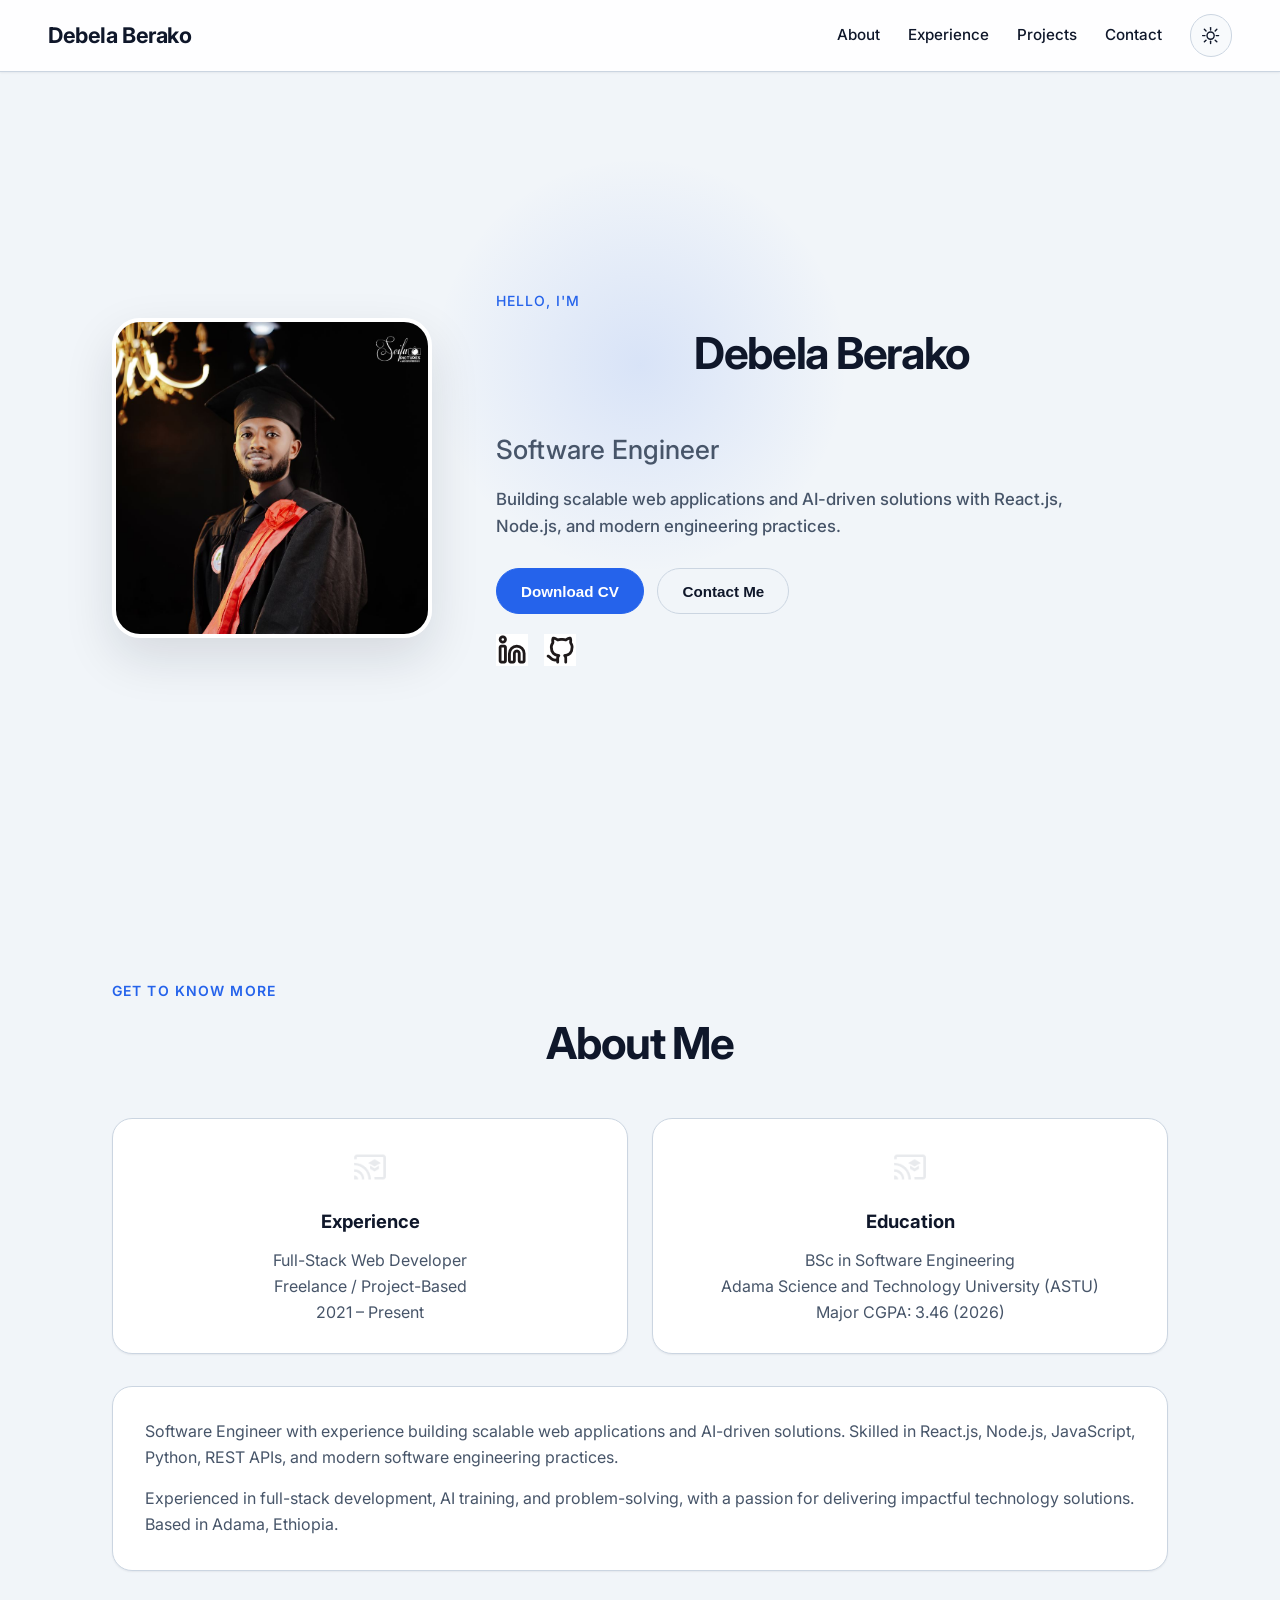
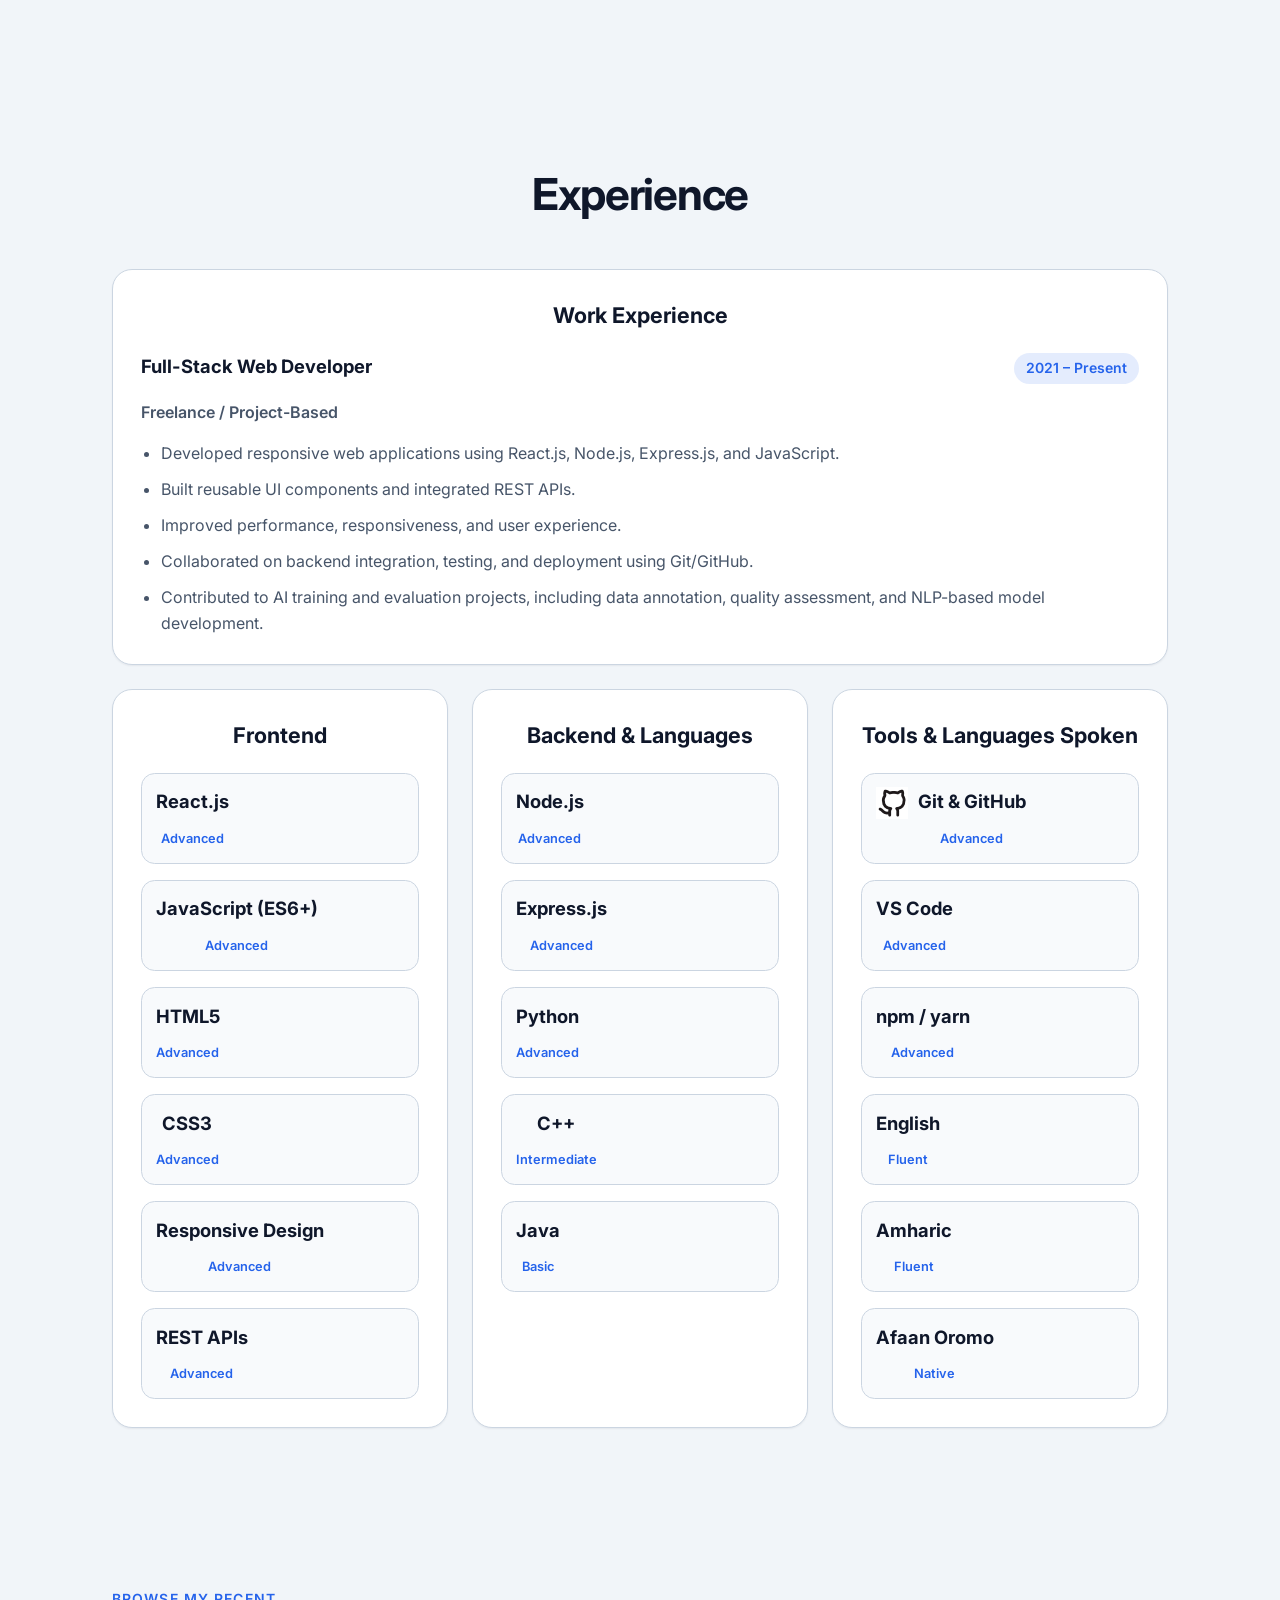
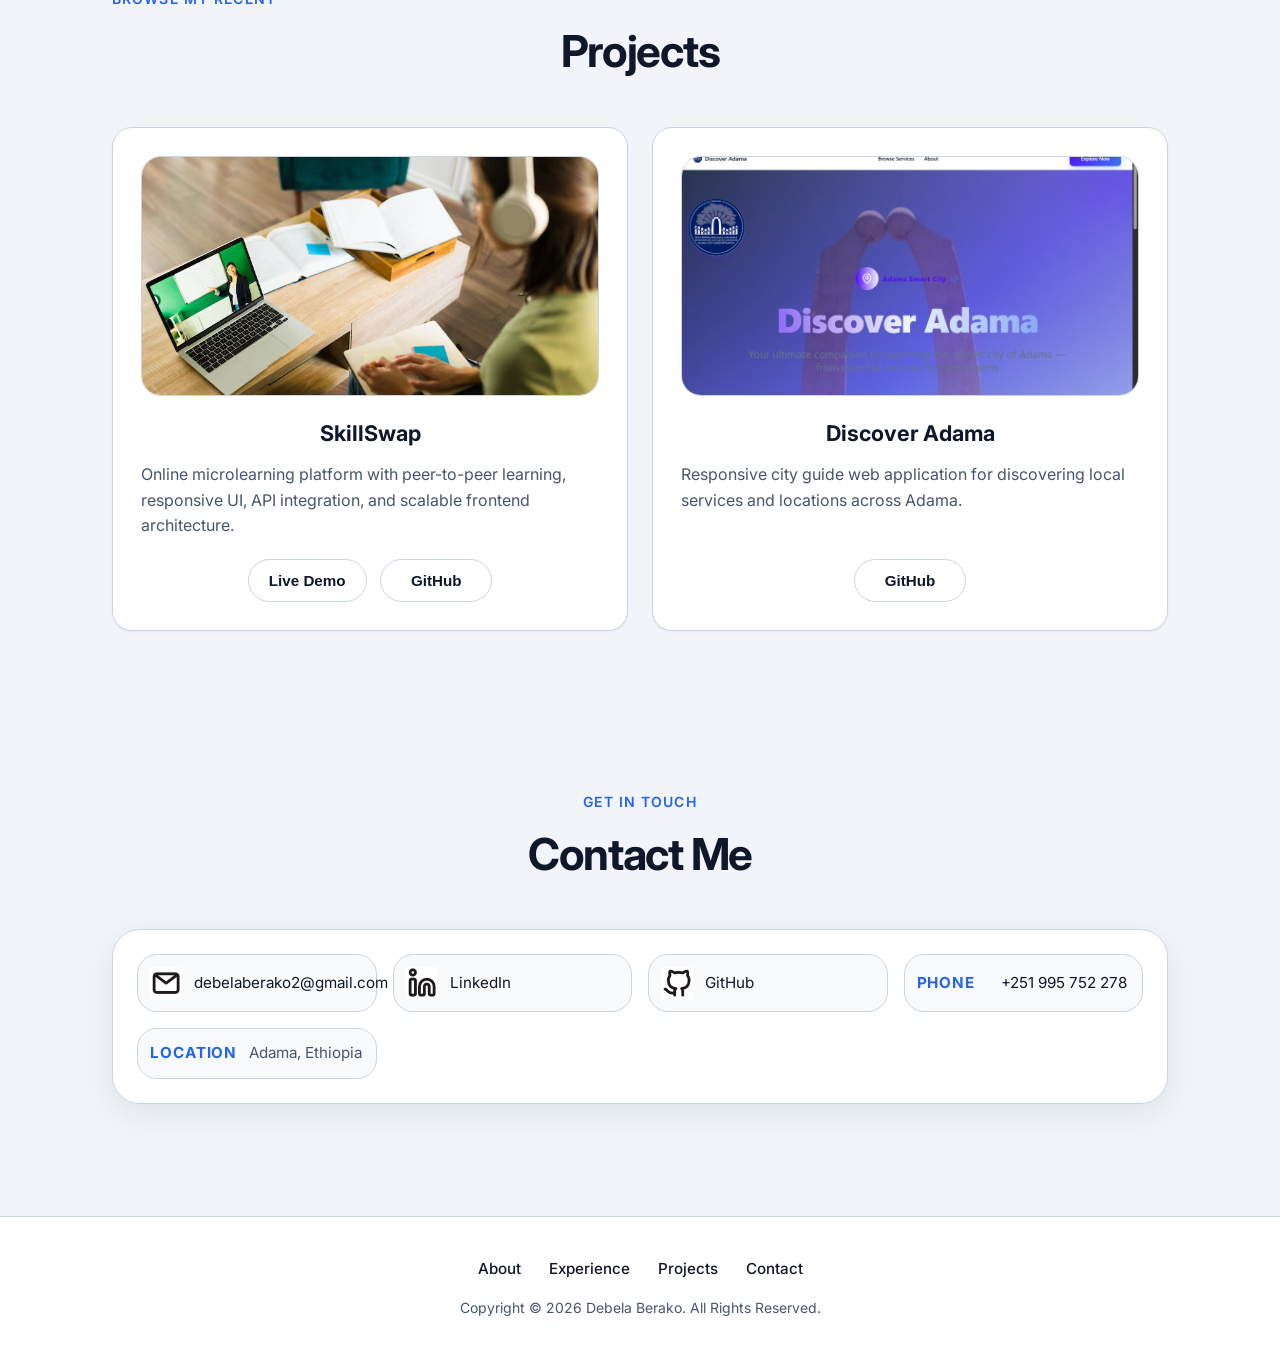
==== index.html @ 8b40c567 "Fix GitHub Pages deployment: move site to root and safe asset paths" ====
<!DOCTYPE html>
<html lang="en">
  <head>
    <meta charset="UTF-8" />
    <meta http-equiv="X-UA-Compatible" content="IE=edge" />
    <meta name="viewport" content="width=device-width, initial-scale=1.0" />
    <meta
      name="description"
      content="Debela Berako — Software Engineer specializing in full-stack web development, React.js, Node.js, and AI-driven solutions."
    />
    <title>Debela Berako | Software Engineer</title>
    <link rel="icon" href="image/logo.jpg" />
    <link rel="preconnect" href="https://fonts.googleapis.com" />
    <link rel="preconnect" href="https://fonts.gstatic.com" crossorigin />
    <link
      href="https://fonts.googleapis.com/css2?family=Inter:wght@300;400;500;600;700&display=swap"
      rel="stylesheet"
    />
    <link rel="stylesheet" href="style.css" />
    <link rel="stylesheet" href="myqueries.css" />
  </head>
  <body>
    <nav id="desktop-nav">
      <div class="logo">Debela Berako</div>
      <div>
        <ul class="nav-links">
          <li><a href="#about">About</a></li>
          <li><a href="#experience">Experience</a></li>
          <li><a href="#projects">Projects</a></li>
          <li><a href="#contact">Contact</a></li>
          <li>
            <button
              id="modeToggle"
              class="theme-toggle"
              type="button"
              aria-label="Toggle color theme"
            >
              <svg
                class="theme-icon theme-icon-sun"
                viewBox="0 0 24 24"
                aria-hidden="true"
              >
                <circle cx="12" cy="12" r="4.5" />
                <line x1="12" y1="2" x2="12" y2="5" />
                <line x1="12" y1="19" x2="12" y2="22" />
                <line x1="2" y1="12" x2="5" y2="12" />
                <line x1="19" y1="12" x2="22" y2="12" />
                <line x1="4.2" y1="4.2" x2="6.3" y2="6.3" />
                <line x1="17.7" y1="17.7" x2="19.8" y2="19.8" />
                <line x1="4.2" y1="19.8" x2="6.3" y2="17.7" />
                <line x1="17.7" y1="6.3" x2="19.8" y2="4.2" />
              </svg>
              <svg
                class="theme-icon theme-icon-moon"
                viewBox="0 0 24 24"
                aria-hidden="true"
              >
                <path d="M21 14.5A8.5 8.5 0 0 1 9.5 3 7 7 0 1 0 21 14.5z" />
              </svg>
            </button>
          </li>
        </ul>
      </div>
    </nav>

    <nav id="hamburger-nav">
      <div class="logo">Debela Berako</div>
      <div class="hamburger-menu">
        <div class="hamburger-icon" onclick="toggleMenu()">
          <span></span>
          <span></span>
          <span></span>
        </div>
        <ul class="menu-links">
          <li><a href="#about" onclick="toggleMenu()">About</a></li>
          <li><a href="#experience" onclick="toggleMenu()">Experience</a></li>
          <li><a href="#projects" onclick="toggleMenu()">Projects</a></li>
          <li><a href="#contact" onclick="toggleMenu()">Contact</a></li>
          <li>
            <button
              id="modeToggle2"
              class="theme-toggle"
              type="button"
              aria-label="Toggle color theme"
            >
              <svg
                class="theme-icon theme-icon-sun"
                viewBox="0 0 24 24"
                aria-hidden="true"
              >
                <circle cx="12" cy="12" r="4.5" />
                <line x1="12" y1="2" x2="12" y2="5" />
                <line x1="12" y1="19" x2="12" y2="22" />
                <line x1="2" y1="12" x2="5" y2="12" />
                <line x1="19" y1="12" x2="22" y2="12" />
                <line x1="4.2" y1="4.2" x2="6.3" y2="6.3" />
                <line x1="17.7" y1="17.7" x2="19.8" y2="19.8" />
                <line x1="4.2" y1="19.8" x2="6.3" y2="17.7" />
                <line x1="17.7" y1="6.3" x2="19.8" y2="4.2" />
              </svg>
              <svg
                class="theme-icon theme-icon-moon"
                viewBox="0 0 24 24"
                aria-hidden="true"
              >
                <path d="M21 14.5A8.5 8.5 0 0 1 9.5 3 7 7 0 1 0 21 14.5z" />
              </svg>
            </button>
          </li>
        </ul>
      </div>
    </nav>

    <main>
      <section id="profile">
        <div class="section__pic-container">
          <img
            src="image/debela.jpg"
            alt="Portrait of Debela Berako"
            class="profile-pic"
          />
        </div>
        <div class="section__text">
          <p class="section__text__p1">Hello, I'm</p>
          <h1 class="title">Debela Berako</h1>
          <p class="section__text__p2">Software Engineer</p>
          <p class="section__text__p3">
            Building scalable web applications and AI-driven solutions with
            React.js, Node.js, and modern engineering practices.
          </p>
          <div class="btn-container">
            <button
              class="btn btn-color-1"
              onclick="window.open('myCV.pdf')"
            >
              Download CV
            </button>
            <button
              class="btn btn-color-2"
              onclick="document.getElementById('contact').scrollIntoView({ behavior: 'smooth' })"
            >
              Contact Me
            </button>
          </div>
          <div id="socials-container">
            <img
              src="image/linkedin.png"
              src-light="image/linkedin.png"
              src-dark="image/linkedin.png"
              alt="My LinkedIn profile"
              class="icon linkedin-icon"
              onclick="window.open('https://www.linkedin.com/in/debelaberako/','_blank')"
            />
            <img
              src="image/github-light.png"
              src-light="image/github-light.png"
              src-dark="image/github-dark.png"
              alt="My GitHub profile"
              class="icon github-icon"
              onclick="window.open('https://github.com/debelaberako','_blank')"
            />
          </div>
        </div>
      </section>

      <section id="about">
        <p class="section__text__p1">Get To Know More</p>
        <h1 class="title">About Me</h1>
        <div class="about-details-container">
          <div class="about-containers">
            <div class="details-container">
              <img
                src="image/education.png"
                alt="Experience icon"
                class="icon about-card-icon"
              />
              <h3>Experience</h3>
              <p>
                Full-Stack Web Developer<br />
                Freelance / Project-Based<br />
                2021 – Present
              </p>
            </div>
            <div class="details-container">
              <img
                src="image/education.png"
                alt="Education icon"
                class="icon about-card-icon"
              />
              <h3>Education</h3>
              <p>
                BSc in Software Engineering<br />
                Adama Science and Technology University (ASTU)<br />
                Major CGPA: 3.46 (2026)
              </p>
            </div>
          </div>
          <div class="text-container">
            <p>
              Software Engineer with experience building scalable web
              applications and AI-driven solutions. Skilled in React.js,
              Node.js, JavaScript, Python, REST APIs, and modern software
              engineering practices.
            </p>
            <p>
              Experienced in full-stack development, AI training, and
              problem-solving, with a passion for delivering impactful
              technology solutions. Based in Adama, Ethiopia.
            </p>
          </div>
        </div>
      </section>

      <section id="experience">
        <p class="section__text__p1">Explore My</p>
        <h1 class="title">Experience</h1>
        <div class="experience-details-container">
          <div class="work-experience-card details-container">
            <h2 class="experience-sub-title">Work Experience</h2>
            <div class="work-role">
              <div class="work-role-header">
                <h3>Full-Stack Web Developer</h3>
                <span class="work-period">2021 – Present</span>
              </div>
              <p class="work-company">Freelance / Project-Based</p>
              <ul class="work-list">
                <li>
                  Developed responsive web applications using React.js, Node.js,
                  Express.js, and JavaScript.
                </li>
                <li>
                  Built reusable UI components and integrated REST APIs.
                </li>
                <li>
                  Improved performance, responsiveness, and user experience.
                </li>
                <li>
                  Collaborated on backend integration, testing, and deployment
                  using Git/GitHub.
                </li>
                <li>
                  Contributed to AI training and evaluation projects, including
                  data annotation, quality assessment, and NLP-based model
                  development.
                </li>
              </ul>
            </div>
          </div>

          <div class="about-containers skills-grid">
            <div class="details-container">
              <h2 class="experience-sub-title">Frontend</h2>
              <div class="article-container">
                <article>
                  <div>
                    <h3>React.js</h3>
                    <p>Advanced</p>
                  </div>
                </article>
                <article>
                  <div>
                    <h3>JavaScript (ES6+)</h3>
                    <p>Advanced</p>
                  </div>
                </article>
                <article>
                  <div>
                    <h3>HTML5</h3>
                    <p>Advanced</p>
                  </div>
                </article>
                <article>
                  <div>
                    <h3>CSS3</h3>
                    <p>Advanced</p>
                  </div>
                </article>
                <article>
                  <div>
                    <h3>Responsive Design</h3>
                    <p>Advanced</p>
                  </div>
                </article>
                <article>
                  <div>
                    <h3>REST APIs</h3>
                    <p>Advanced</p>
                  </div>
                </article>
              </div>
            </div>

            <div class="details-container">
              <h2 class="experience-sub-title">Backend &amp; Languages</h2>
              <div class="article-container">
                <article>
                  <div>
                    <h3>Node.js</h3>
                    <p>Advanced</p>
                  </div>
                </article>
                <article>
                  <div>
                    <h3>Express.js</h3>
                    <p>Advanced</p>
                  </div>
                </article>
                <article>
                  <div>
                    <h3>Python</h3>
                    <p>Advanced</p>
                  </div>
                </article>
                <article>
                  <div>
                    <h3>C++</h3>
                    <p>Intermediate</p>
                  </div>
                </article>
                <article>
                  <div>
                    <h3>Java</h3>
                    <p>Basic</p>
                  </div>
                </article>
              </div>
            </div>

            <div class="details-container">
              <h2 class="experience-sub-title">Tools &amp; Languages Spoken</h2>
              <div class="article-container">
                <article>
                  <img
                    src="image/github-light.png"
                    src-light="image/github-light.png"
                    src-dark="image/github-dark.png"
                    alt="Git icon"
                    class="icon"
                  />
                  <div>
                    <h3>Git &amp; GitHub</h3>
                    <p>Advanced</p>
                  </div>
                </article>
                <article>
                  <div>
                    <h3>VS Code</h3>
                    <p>Advanced</p>
                  </div>
                </article>
                <article>
                  <div>
                    <h3>npm / yarn</h3>
                    <p>Advanced</p>
                  </div>
                </article>
                <article>
                  <div>
                    <h3>English</h3>
                    <p>Fluent</p>
                  </div>
                </article>
                <article>
                  <div>
                    <h3>Amharic</h3>
                    <p>Fluent</p>
                  </div>
                </article>
                <article>
                  <div>
                    <h3>Afaan Oromo</h3>
                    <p>Native</p>
                  </div>
                </article>
              </div>
            </div>
          </div>
        </div>
      </section>

      <section id="projects">
        <p class="section__text__p1">Browse My Recent</p>
        <h1 class="title">Projects</h1>
        <div class="experience-details-container">
          <div class="about-containers projects-grid">
            <div class="details-container color-container">
              <img
                src="image/skillswap.avif"
                alt="SkillSwap project preview"
                class="project-img"
              />
              <h2 class="experience-sub-title project-title">SkillSwap</h2>
              <p class="project-description">
                Online microlearning platform with peer-to-peer learning,
                responsive UI, API integration, and scalable frontend
                architecture.
              </p>
              <div class="btn-container">
                <button
                  class="btn btn-color-2 project-btn"
                  onclick="window.open('https://skill-swap-mauve-chi.vercel.app/','_blank')"
                >
                  Live Demo
                </button>
                <button
                  class="btn btn-color-2 project-btn"
                  onclick="window.open('https://github.com/debelaberako','_blank')"
                >
                  GitHub
                </button>
              </div>
            </div>

            <div class="details-container color-container">
              <img
                src="image/discover-adama.png"
                alt="Discover Adama project preview"
                class="project-img"
              />
              <h2 class="experience-sub-title project-title">Discover Adama</h2>
              <p class="project-description">
                Responsive city guide web application for discovering local
                services and locations across Adama.
              </p>
              <div class="btn-container">
                <button
                  class="btn btn-color-2 project-btn"
                  onclick="window.open('https://github.com/debelaberako','_blank')"
                >
                  GitHub
                </button>
              </div>
            </div>
          </div>
        </div>
      </section>

      <section id="contact">
        <p class="section__text__p1">Get in Touch</p>
        <h1 class="title">Contact Me</h1>
        <div class="contact-info-upper-container">
          <div class="contact-info-container">
            <img
              src="image/email.png"
              src-light="image/email.png"
              src-dark="image/email.png"
              alt="Email icon"
              class="icon contact-icon email-icon"
            />
            <p>
              <a href="mailto:debelaberako2@gmail.com">debelaberako2@gmail.com</a>
            </p>
          </div>
          <div class="contact-info-container">
            <img
              src="image/linkedin.png"
              src-light="image/linkedin.png"
              src-dark="image/linkedin.png"
              alt="My LinkedIn profile"
              class="icon linkedin-icon"
              onclick="window.open('https://www.linkedin.com/in/debelaberako/','_blank')"
            />
            <p>
              <a
                href="https://www.linkedin.com/in/debelaberako/"
                target="_blank"
                rel="noopener noreferrer"
                >LinkedIn</a
              >
            </p>
          </div>
          <div class="contact-info-container">
            <img
              src="image/github-light.png"
              src-light="image/github-light.png"
              src-dark="image/github-dark.png"
              alt="My GitHub profile"
              class="icon github-icon"
              onclick="window.open('https://github.com/debelaberako','_blank')"
            />
            <p>
              <a
                href="https://github.com/debelaberako"
                target="_blank"
                rel="noopener noreferrer"
                >GitHub</a
              >
            </p>
          </div>
          <div class="contact-info-container">
            <p class="contact-label">Phone</p>
            <p><a href="tel:+251995752278">+251 995 752 278</a></p>
          </div>
          <div class="contact-info-container">
            <p class="contact-label">Location</p>
            <p>Adama, Ethiopia</p>
          </div>
        </div>
      </section>
    </main>

    <footer>
      <nav>
        <div class="nav-links-container">
          <ul class="nav-links">
            <li><a href="#about">About</a></li>
            <li><a href="#experience">Experience</a></li>
            <li><a href="#projects">Projects</a></li>
            <li><a href="#contact">Contact</a></li>
          </ul>
        </div>
      </nav>
      <p>Copyright &#169; 2026 Debela Berako. All Rights Reserved.</p>
    </footer>
    <script src="script.js"></script>
  </body>
</html>
---- style.css ----
/* GENERAL */

:root {
  --primary-color: #ffffff;
  --primary-color-2: #f8fafc;
  --primary-color-3: #e2e8f0;
  --background-color: #f1f5f9;
  --secondary-color: #0f172a;
  --secondary-color-2: #475569;
  --accent-color: #2563eb;
  --accent-hover: #1d4ed8;
  --accent-soft: rgba(37, 99, 235, 0.12);
  --button-background: #2563eb;
  --button-text-hover: #ffffff;
  --button-border: 0.1rem solid #2563eb;
  --button-border-2: 0.1rem solid #cbd5e1;
  --container-border: #cbd5e1;
  --shadow-sm: 0 1px 2px rgba(15, 23, 42, 0.06);
  --shadow-md: 0 10px 30px rgba(15, 23, 42, 0.08);
  --shadow-lg: 0 20px 50px rgba(15, 23, 42, 0.12);
  --nav-height: 4.5rem;
  --section-gap: 5rem;
  --radius-lg: 1.25rem;
  --radius-xl: 1.75rem;
  --max-width: 72rem;
}

[theme="dark"] {
  --primary-color: #0f172a;
  --primary-color-2: #1e293b;
  --primary-color-3: #334155;
  --background-color: #020617;
  --secondary-color: #f8fafc;
  --secondary-color-2: #94a3b8;
  --accent-color: #60a5fa;
  --accent-hover: #93c5fd;
  --accent-soft: rgba(96, 165, 250, 0.15);
  --button-background: #60a5fa;
  --button-text-hover: #0f172a;
  --button-border: 0.1rem solid #60a5fa;
  --button-border-2: 0.1rem solid #475569;
  --container-border: #334155;
  --shadow-sm: 0 1px 2px rgba(0, 0, 0, 0.3);
  --shadow-md: 0 10px 30px rgba(0, 0, 0, 0.35);
  --shadow-lg: 0 20px 50px rgba(0, 0, 0, 0.45);
}

* {
  margin: 0;
  padding: 0;
  box-sizing: border-box;
}

html {
  scroll-behavior: smooth;
}

body {
  font-family: "Inter", "Segoe UI", sans-serif;
  background-color: var(--background-color);
  color: var(--secondary-color);
  line-height: 1.6;
  transition: background-color 0.3s ease, color 0.3s ease;
}

main {
  overflow-x: hidden;
}

h1,
h2,
h3 {
  color: var(--secondary-color);
}

p {
  color: var(--secondary-color-2);
}

a,
.btn,
.icon,
.theme-toggle {
  transition: all 0.25s ease;
}

/* NAVIGATION */

nav,
.nav-links {
  display: flex;
  align-items: center;
}

#desktop-nav,
#hamburger-nav {
  position: sticky;
  top: 0;
  z-index: 1000;
  height: var(--nav-height);
  padding: 0 clamp(1rem, 4vw, 3rem);
  background: color-mix(in srgb, var(--primary-color) 88%, transparent);
  backdrop-filter: blur(12px);
  border-bottom: 1px solid var(--container-border);
  box-shadow: var(--shadow-sm);
  transition: box-shadow 0.35s ease, background 0.35s ease, transform 0.35s ease;
}

#desktop-nav.nav-scrolled,
#hamburger-nav.nav-scrolled {
  box-shadow: var(--shadow-md);
  background: color-mix(in srgb, var(--primary-color) 96%, transparent);
}

#desktop-nav {
  justify-content: space-between;
}

.nav-links {
  gap: 1.75rem;
  list-style: none;
  font-size: 0.95rem;
  font-weight: 500;
}

nav li:last-child {
  width: max-content;
  display: flex;
  margin: auto;
  padding: 0;
}

a {
  color: var(--secondary-color);
  text-decoration: none;
  position: relative;
}

.nav-links a::after {
  content: "";
  position: absolute;
  left: 0;
  bottom: -0.35rem;
  width: 100%;
  height: 2px;
  background: var(--accent-color);
  transform: scaleX(0);
  transform-origin: center;
  transition: transform 0.3s ease;
}

.nav-links a:hover::after,
.nav-links a.active::after {
  transform: scaleX(1);
}

.nav-links a.active {
  color: var(--accent-color);
  font-weight: 600;
}

a:hover {
  color: var(--accent-color);
}

nav a:hover {
  color: var(--accent-color);
}

.logo {
  color: var(--secondary-color);
  font-size: 1.35rem;
  font-weight: 700;
  letter-spacing: -0.02em;
}

.logo:hover {
  cursor: default;
}

.theme-toggle {
  position: relative;
  display: flex;
  align-items: center;
  justify-content: center;
  width: 2.65rem;
  height: 2.65rem;
  border: 1px solid var(--container-border);
  border-radius: 50%;
  background: var(--primary-color-2);
  cursor: pointer;
  padding: 0;
  overflow: hidden;
}

.theme-toggle:hover {
  border-color: var(--accent-color);
  background: var(--accent-soft);
  transform: translateY(-1px);
}

.theme-toggle:focus-visible {
  outline: 2px solid var(--accent-color);
  outline-offset: 2px;
}

.theme-icon {
  position: absolute;
  width: 1.2rem;
  height: 1.2rem;
  stroke: var(--secondary-color);
  fill: none;
  stroke-width: 1.75;
  stroke-linecap: round;
  stroke-linejoin: round;
  transition:
    opacity 0.35s ease,
    transform 0.45s cubic-bezier(0.22, 1, 0.36, 1),
    stroke 0.25s ease;
}

.theme-icon-moon {
  fill: var(--secondary-color);
  stroke: none;
}

.theme-icon-sun {
  opacity: 1;
  transform: rotate(0deg) scale(1);
}

.theme-icon-moon {
  opacity: 0;
  transform: rotate(-90deg) scale(0.6);
}

body[theme="dark"] .theme-icon-sun {
  opacity: 0;
  transform: rotate(90deg) scale(0.6);
}

body[theme="dark"] .theme-icon-moon {
  opacity: 1;
  transform: rotate(0deg) scale(1);
}

.theme-toggle:hover .theme-icon {
  stroke: var(--accent-color);
}

.theme-toggle:hover .theme-icon-moon {
  fill: var(--accent-color);
}

/* HAMBURGER MENU */

#hamburger-nav {
  display: none;
  justify-content: space-between;
}

.hamburger-menu {
  position: relative;
  display: inline-block;
}

.hamburger-icon {
  display: flex;
  flex-direction: column;
  justify-content: space-between;
  height: 24px;
  width: 30px;
  cursor: pointer;
}

.hamburger-icon span {
  width: 100%;
  height: 2px;
  background-color: var(--secondary-color);
  transition: all 0.3s ease-in-out;
}

.menu-links {
  position: absolute;
  top: calc(100% + 0.75rem);
  right: 0;
  background-color: var(--primary-color);
  border: 1px solid var(--container-border);
  border-radius: var(--radius-lg);
  box-shadow: var(--shadow-md);
  width: min(16rem, 85vw);
  max-height: 0;
  overflow: hidden;
  transition: all 0.3s ease-in-out;
  list-style: none;
  padding: 0;
}

.menu-links a {
  display: block;
  padding: 0.85rem 1.25rem;
  font-size: 1rem;
  color: var(--secondary-color);
  text-decoration: none;
}

.menu-links a:hover {
  background: var(--accent-soft);
  color: var(--accent-color);
}

.menu-links li {
  list-style: none;
}

.menu-links li:last-child {
  display: flex;
  justify-content: center;
  padding: 0.75rem;
}

.menu-links.open {
  max-height: 24rem;
}

.hamburger-icon.open span:first-child {
  transform: rotate(45deg) translate(10px, 5px);
}

.hamburger-icon.open span:nth-child(2) {
  opacity: 0;
}

.hamburger-icon.open span:last-child {
  transform: rotate(-45deg) translate(10px, -5px);
}

/* SECTIONS */

section {
  padding: var(--section-gap) clamp(1rem, 5vw, 3rem);
  max-width: var(--max-width);
  margin: 0 auto;
  min-height: fit-content;
}

.section__text__p1 {
  text-align: center;
  font-size: 0.875rem;
  font-weight: 600;
  letter-spacing: 0.08em;
  text-transform: uppercase;
  color: var(--accent-color);
  margin-bottom: 0.5rem;
}

.title {
  font-size: clamp(2rem, 4vw, 2.75rem);
  font-weight: 700;
  text-align: center;
  letter-spacing: -0.03em;
  margin-bottom: 2.5rem;
}

/* PROFILE */

#profile {
  display: grid;
  grid-template-columns: minmax(220px, 320px) 1fr;
  align-items: center;
  gap: clamp(2rem, 5vw, 4rem);
  min-height: calc(100vh - var(--nav-height));
  padding-top: 2rem;
  padding-bottom: 3rem;
  position: relative;
  isolation: isolate;
}

#profile::before {
  content: "";
  position: absolute;
  inset: 10% auto auto 50%;
  width: min(420px, 60vw);
  height: min(420px, 60vw);
  transform: translateX(-50%);
  background: radial-gradient(circle, var(--accent-soft) 0%, transparent 70%);
  z-index: -1;
  animation: glowPulse 6s ease-in-out infinite;
}

.section__pic-container {
  display: flex;
  justify-content: center;
  align-items: center;
}

.profile-pic {
  width: min(380px, 100%);
  aspect-ratio: 1;
  object-fit: cover;
  object-position: top center;
  display: block;
  border-radius: var(--radius-xl);
  border: 4px solid var(--primary-color);
  box-shadow: var(--shadow-lg);
  transition: transform 0.4s ease, box-shadow 0.4s ease;
}

.profile-pic:hover {
  transform: translateY(-6px) scale(1.02);
  box-shadow: var(--shadow-lg), 0 0 0 4px var(--accent-soft);
}

.section__text {
  text-align: left;
}

.section__text p {
  font-weight: 500;
}

.section__text__p1 {
  text-align: left;
  margin-bottom: 0.35rem;
}

.section__text__p2 {
  font-size: clamp(1.25rem, 2.5vw, 1.65rem);
  font-weight: 600;
  color: var(--secondary-color-2);
  margin-bottom: 1rem;
}

.section__text__p3 {
  max-width: 36rem;
  margin-bottom: 1.75rem;
  font-size: 1.05rem;
}

#socials-container {
  display: flex;
  justify-content: flex-start;
  margin-top: 1.25rem;
  gap: 1rem;
}

/* ICONS & BUTTONS */

.icon {
  cursor: pointer;
  height: 2rem;
  width: 2rem;
  object-fit: contain;
}

.icon:hover {
  transform: translateY(-2px);
}

.btn-container {
  display: flex;
  flex-wrap: wrap;
  justify-content: flex-start;
  gap: 0.85rem;
}

.btn {
  font-weight: 600;
  font-size: 0.95rem;
  padding: 0.85rem 1.5rem;
  min-width: 8rem;
  border-radius: 999px;
  cursor: pointer;
  border: var(--button-border);
}

.btn-color-1 {
  background: var(--button-background);
  color: #ffffff;
}

.btn-color-1:hover {
  background: var(--accent-hover);
  transform: translateY(-2px);
  box-shadow: var(--shadow-md);
}

.btn-color-2 {
  background: transparent;
  color: var(--secondary-color);
  border: var(--button-border-2);
}

.btn-color-2:hover {
  border-color: var(--accent-color);
  color: var(--accent-color);
  transform: translateY(-2px);
}

/* ABOUT */

.about-details-container {
  display: flex;
  flex-direction: column;
  gap: 2rem;
}

.about-containers {
  display: grid;
  grid-template-columns: repeat(2, minmax(0, 1fr));
  gap: 1.5rem;
}

.details-container {
  padding: 1.75rem;
  background: var(--primary-color);
  border-radius: var(--radius-lg);
  border: 1px solid var(--container-border);
  box-shadow: var(--shadow-sm);
  text-align: center;
  transition: transform 0.35s ease, box-shadow 0.35s ease, border-color 0.35s ease;
}

.details-container:hover {
  transform: translateY(-6px);
  box-shadow: var(--shadow-md);
  border-color: var(--accent-color);
}

.about-card-icon {
  height: 2.5rem;
  width: 2.5rem;
  margin-bottom: 0.75rem;
  cursor: default;
}

.details-container h3 {
  font-size: 1.15rem;
  margin-bottom: 0.75rem;
}

.text-container {
  background: var(--primary-color);
  border: 1px solid var(--container-border);
  border-radius: var(--radius-lg);
  padding: 2rem;
  box-shadow: var(--shadow-sm);
}

.text-container p + p {
  margin-top: 1rem;
}

/* EXPERIENCE */

.experience-details-container {
  display: flex;
  flex-direction: column;
  gap: 1.5rem;
}

.work-experience-card {
  text-align: left;
}

.experience-sub-title {
  font-size: 1.35rem;
  font-weight: 700;
  margin-bottom: 1.25rem;
  text-align: center;
}

.work-role-header {
  display: flex;
  flex-wrap: wrap;
  justify-content: space-between;
  align-items: baseline;
  gap: 0.5rem 1rem;
  margin-bottom: 0.35rem;
}

.work-role h3 {
  font-size: 1.15rem;
}

.work-period {
  font-size: 0.875rem;
  font-weight: 600;
  color: var(--accent-color);
  background: var(--accent-soft);
  padding: 0.25rem 0.75rem;
  border-radius: 999px;
}

.work-company {
  font-weight: 600;
  margin-bottom: 1rem;
}

.work-list {
  padding-left: 1.25rem;
  display: grid;
  gap: 0.65rem;
}

.work-list li {
  color: var(--secondary-color-2);
}

.skills-grid {
  grid-template-columns: repeat(3, minmax(0, 1fr));
}

.article-container {
  display: grid;
  grid-template-columns: repeat(auto-fit, minmax(9rem, 1fr));
  gap: 1rem;
}

article {
  display: flex;
  align-items: flex-start;
  gap: 0.65rem;
  padding: 0.85rem;
  border-radius: 0.85rem;
  background: var(--primary-color-2);
  border: 1px solid var(--container-border);
  transition: transform 0.3s ease, border-color 0.3s ease, background 0.3s ease;
}

article:hover {
  transform: translateY(-3px);
  border-color: var(--accent-color);
  background: var(--primary-color);
}

article .icon {
  cursor: default;
  flex-shrink: 0;
}

article h3 {
  font-size: 0.95rem;
  margin-bottom: 0.15rem;
}

article p {
  font-size: 0.8rem;
  font-weight: 600;
  color: var(--accent-color);
}

/* PROJECTS */

.projects-grid {
  grid-template-columns: repeat(2, minmax(0, 1fr));
}

.color-container {
  display: flex;
  flex-direction: column;
  text-align: center;
}

.project-img {
  width: 100%;
  height: 15rem;
  object-fit: cover;
  border-radius: var(--radius-lg);
  margin-bottom: 1.25rem;
  border: 1px solid var(--container-border);
}

.project-title {
  margin: 0 0 0.75rem;
}

.project-description {
  flex: 1;
  margin-bottom: 1.25rem;
  text-align: left;
}

.project-btn {
  min-width: 7rem;
  padding: 0.75rem 1.25rem;
}

#projects .btn-container {
  justify-content: center;
}

/* CONTACT */

#contact {
  display: flex;
  flex-direction: column;
  align-items: center;
}

.contact-info-upper-container {
  display: grid;
  grid-template-columns: repeat(auto-fit, minmax(14rem, 1fr));
  gap: 1rem;
  width: 100%;
  border-radius: var(--radius-xl);
  border: 1px solid var(--container-border);
  background: var(--primary-color);
  box-shadow: var(--shadow-md);
  padding: 1.5rem;
}

.contact-info-container {
  display: flex;
  align-items: center;
  gap: 0.75rem;
  padding: 0.75rem;
  border-radius: var(--radius-lg);
  background: var(--primary-color-2);
  border: 1px solid var(--container-border);
}

.contact-info-container p {
  font-size: 0.95rem;
}

.contact-icon {
  cursor: default;
}

.email-icon {
  height: 2rem;
  width: 2rem;
}

.contact-label {
  font-size: 0.75rem;
  font-weight: 700;
  text-transform: uppercase;
  letter-spacing: 0.06em;
  color: var(--accent-color);
  min-width: 4.5rem;
}

/* FOOTER */

footer {
  margin-top: 2rem;
  padding: 2.5rem 1rem 3rem;
  border-top: 1px solid var(--container-border);
  background: var(--primary-color);
}

footer nav {
  justify-content: center;
  margin-bottom: 1rem;
  height: auto;
  position: static;
  background: transparent;
  border: none;
  box-shadow: none;
  backdrop-filter: none;
  padding: 0;
}

footer p {
  text-align: center;
  font-size: 0.875rem;
}

/* ANIMATIONS */

@keyframes fadeInUp {
  from {
    opacity: 0;
    transform: translateY(32px);
  }
  to {
    opacity: 1;
    transform: translateY(0);
  }
}

@keyframes fadeIn {
  from {
    opacity: 0;
  }
  to {
    opacity: 1;
  }
}

@keyframes glowPulse {
  0%,
  100% {
    opacity: 0.45;
    transform: translateX(-50%) scale(1);
  }
  50% {
    opacity: 0.85;
    transform: translateX(-50%) scale(1.08);
  }
}

@keyframes navSlideDown {
  from {
    opacity: 0;
    transform: translateY(-16px);
  }
  to {
    opacity: 1;
    transform: translateY(0);
  }
}

#desktop-nav,
#hamburger-nav {
  animation: navSlideDown 0.6s cubic-bezier(0.22, 1, 0.36, 1) both;
}

#profile .section__pic-container {
  animation: fadeInUp 0.85s cubic-bezier(0.22, 1, 0.36, 1) 0.15s both;
}

#profile .section__text__p1 {
  animation: fadeInUp 0.85s cubic-bezier(0.22, 1, 0.36, 1) 0.3s both;
}

#profile .title {
  animation: fadeInUp 0.85s cubic-bezier(0.22, 1, 0.36, 1) 0.42s both;
}

#profile .section__text__p2 {
  animation: fadeInUp 0.85s cubic-bezier(0.22, 1, 0.36, 1) 0.54s both;
}

#profile .section__text__p3 {
  animation: fadeInUp 0.85s cubic-bezier(0.22, 1, 0.36, 1) 0.66s both;
}

#profile .btn-container {
  animation: fadeInUp 0.85s cubic-bezier(0.22, 1, 0.36, 1) 0.78s both;
}

#profile #socials-container {
  animation: fadeInUp 0.85s cubic-bezier(0.22, 1, 0.36, 1) 0.9s both;
}

.reveal,
.reveal-scale {
  opacity: 1;
  transform: none;
}

.js-enabled .reveal:not(.is-visible) {
  opacity: 0;
  transform: translateY(28px);
  transition:
    opacity 0.75s cubic-bezier(0.22, 1, 0.36, 1),
    transform 0.75s cubic-bezier(0.22, 1, 0.36, 1);
  transition-delay: var(--reveal-delay, 0s);
}

.js-enabled .reveal.is-visible {
  opacity: 1;
  transform: translateY(0);
}

.js-enabled .reveal-scale:not(.is-visible) {
  opacity: 0;
  transform: scale(0.96);
  transition:
    opacity 0.7s cubic-bezier(0.22, 1, 0.36, 1),
    transform 0.7s cubic-bezier(0.22, 1, 0.36, 1);
  transition-delay: var(--reveal-delay, 0s);
}

.js-enabled .reveal-scale.is-visible {
  opacity: 1;
  transform: scale(1);
}

.project-img {
  transition: transform 0.45s ease, box-shadow 0.45s ease;
}

.color-container:hover .project-img {
  transform: scale(1.03);
}

.contact-info-container {
  transition: transform 0.3s ease, border-color 0.3s ease, box-shadow 0.3s ease;
}

.contact-info-container:hover {
  transform: translateY(-3px);
  border-color: var(--accent-color);
  box-shadow: var(--shadow-sm);
}

@media (prefers-reduced-motion: reduce) {
  *,
  *::before,
  *::after {
    animation-duration: 0.01ms !important;
    animation-iteration-count: 1 !important;
    transition-duration: 0.01ms !important;
    scroll-behavior: auto !important;
  }

  .reveal,
  .reveal-scale {
    opacity: 1;
    transform: none;
  }
}
---- myqueries.css ----
@media screen and (max-width: 1200px) {
  #desktop-nav {
    display: none;
  }

  #hamburger-nav {
    display: flex;
  }

  #profile {
    grid-template-columns: 1fr;
    text-align: center;
    min-height: auto;
    padding-top: 2.5rem;
  }

  .section__text {
    text-align: center;
  }

  .section__text__p1 {
    text-align: center;
  }

  .section__text__p3 {
    margin-left: auto;
    margin-right: auto;
  }

  #socials-container,
  .btn-container {
    justify-content: center;
  }

  .skills-grid {
    grid-template-columns: 1fr;
  }

  .about-containers {
    grid-template-columns: 1fr;
  }

  .projects-grid {
    grid-template-columns: 1fr;
  }

  section {
    padding-top: 4rem;
    padding-bottom: 4rem;
  }
}

@media screen and (max-width: 768px) {
  :root {
    --section-gap: 3.5rem;
  }

  .title {
    margin-bottom: 2rem;
  }

  .profile-pic {
    width: min(300px, 85vw);
  }

  .text-container {
    padding: 1.5rem;
    text-align: left;
  }

  .work-role-header {
    flex-direction: column;
    align-items: flex-start;
  }

  .article-container {
    grid-template-columns: 1fr 1fr;
  }

  .contact-info-upper-container {
    grid-template-columns: 1fr;
  }

  .contact-info-container {
    flex-wrap: wrap;
  }

  footer .nav-links {
    flex-direction: column;
    gap: 0.75rem;
    text-align: center;
  }
}

@media screen and (max-width: 480px) {
  .btn {
    width: 100%;
    min-width: unset;
  }

  .btn-container {
    flex-direction: column;
    width: 100%;
  }

  #projects .btn-container {
    flex-direction: row;
  }

  .article-container {
    grid-template-columns: 1fr;
  }

  .project-img {
    height: 12.5rem;
  }

  .menu-links {
    right: -0.5rem;
  }

  .nav-links {
    font-size: 0.9rem;
  }
}
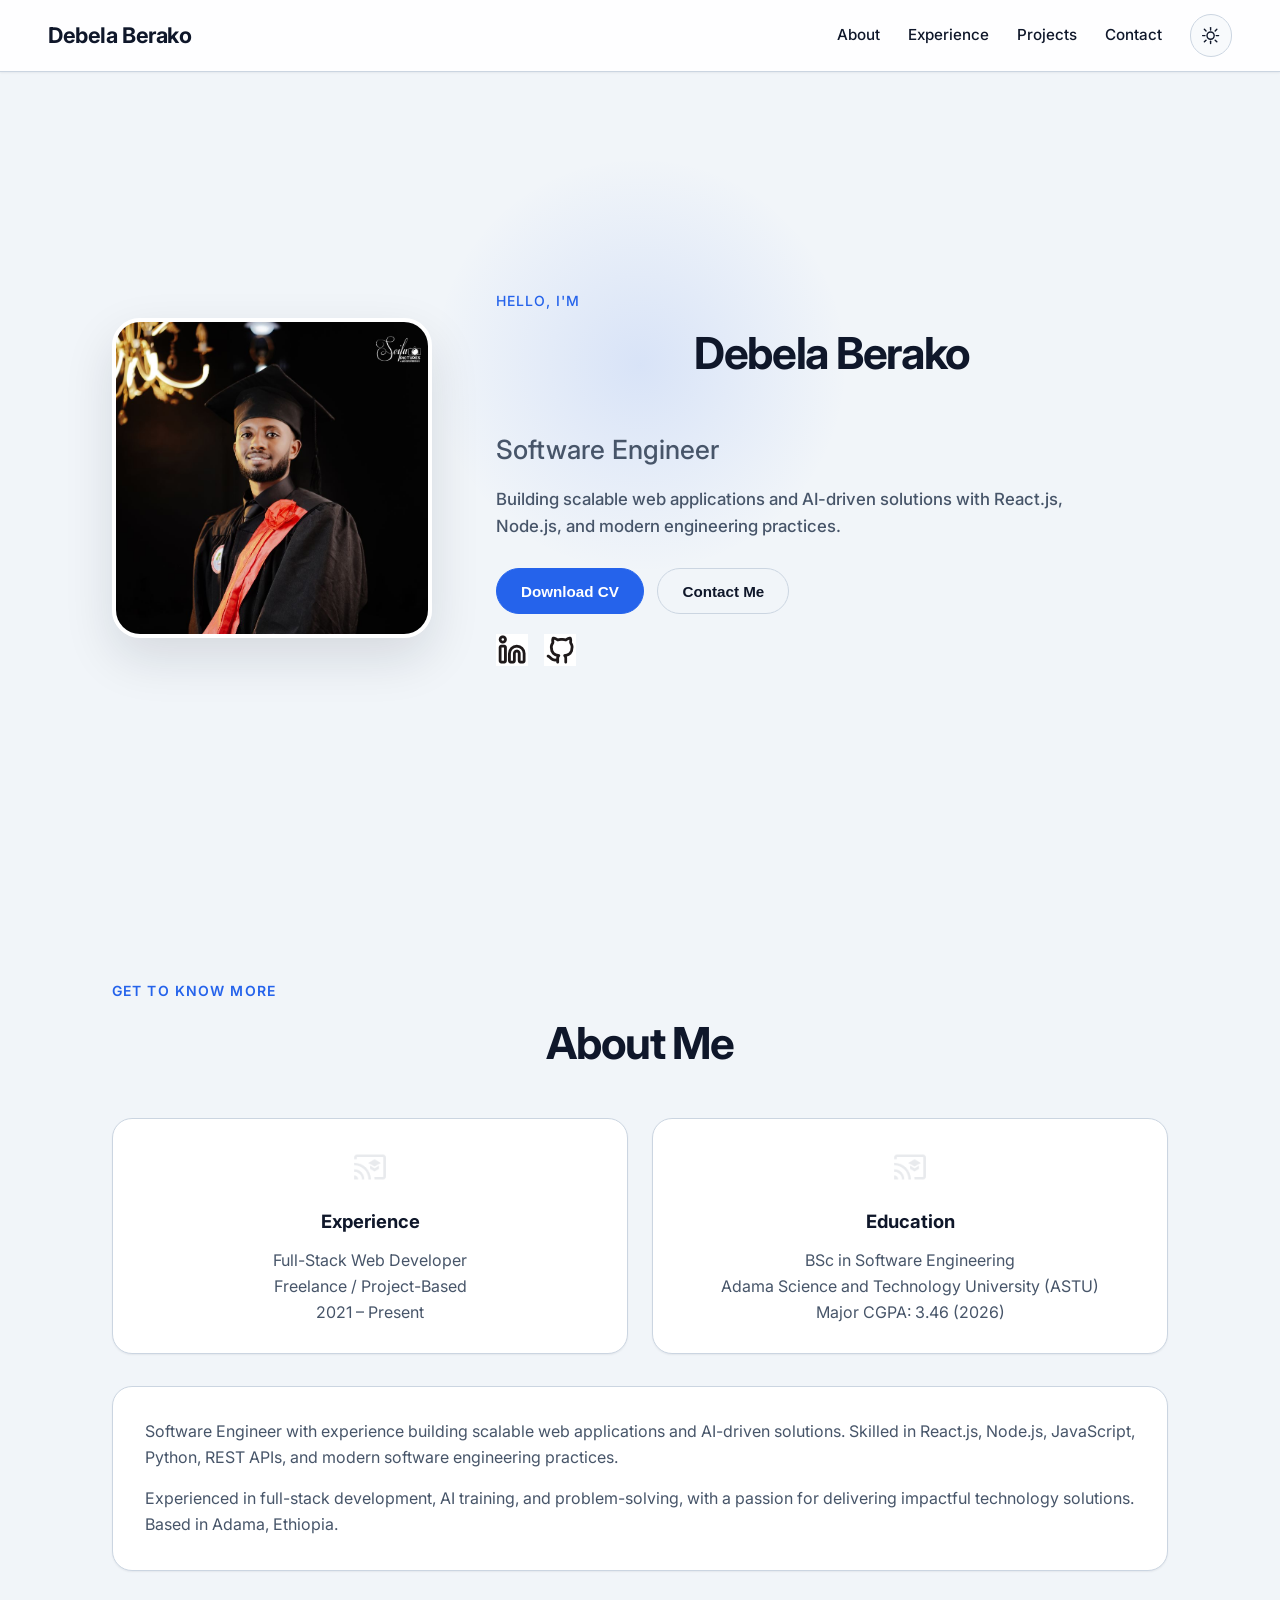
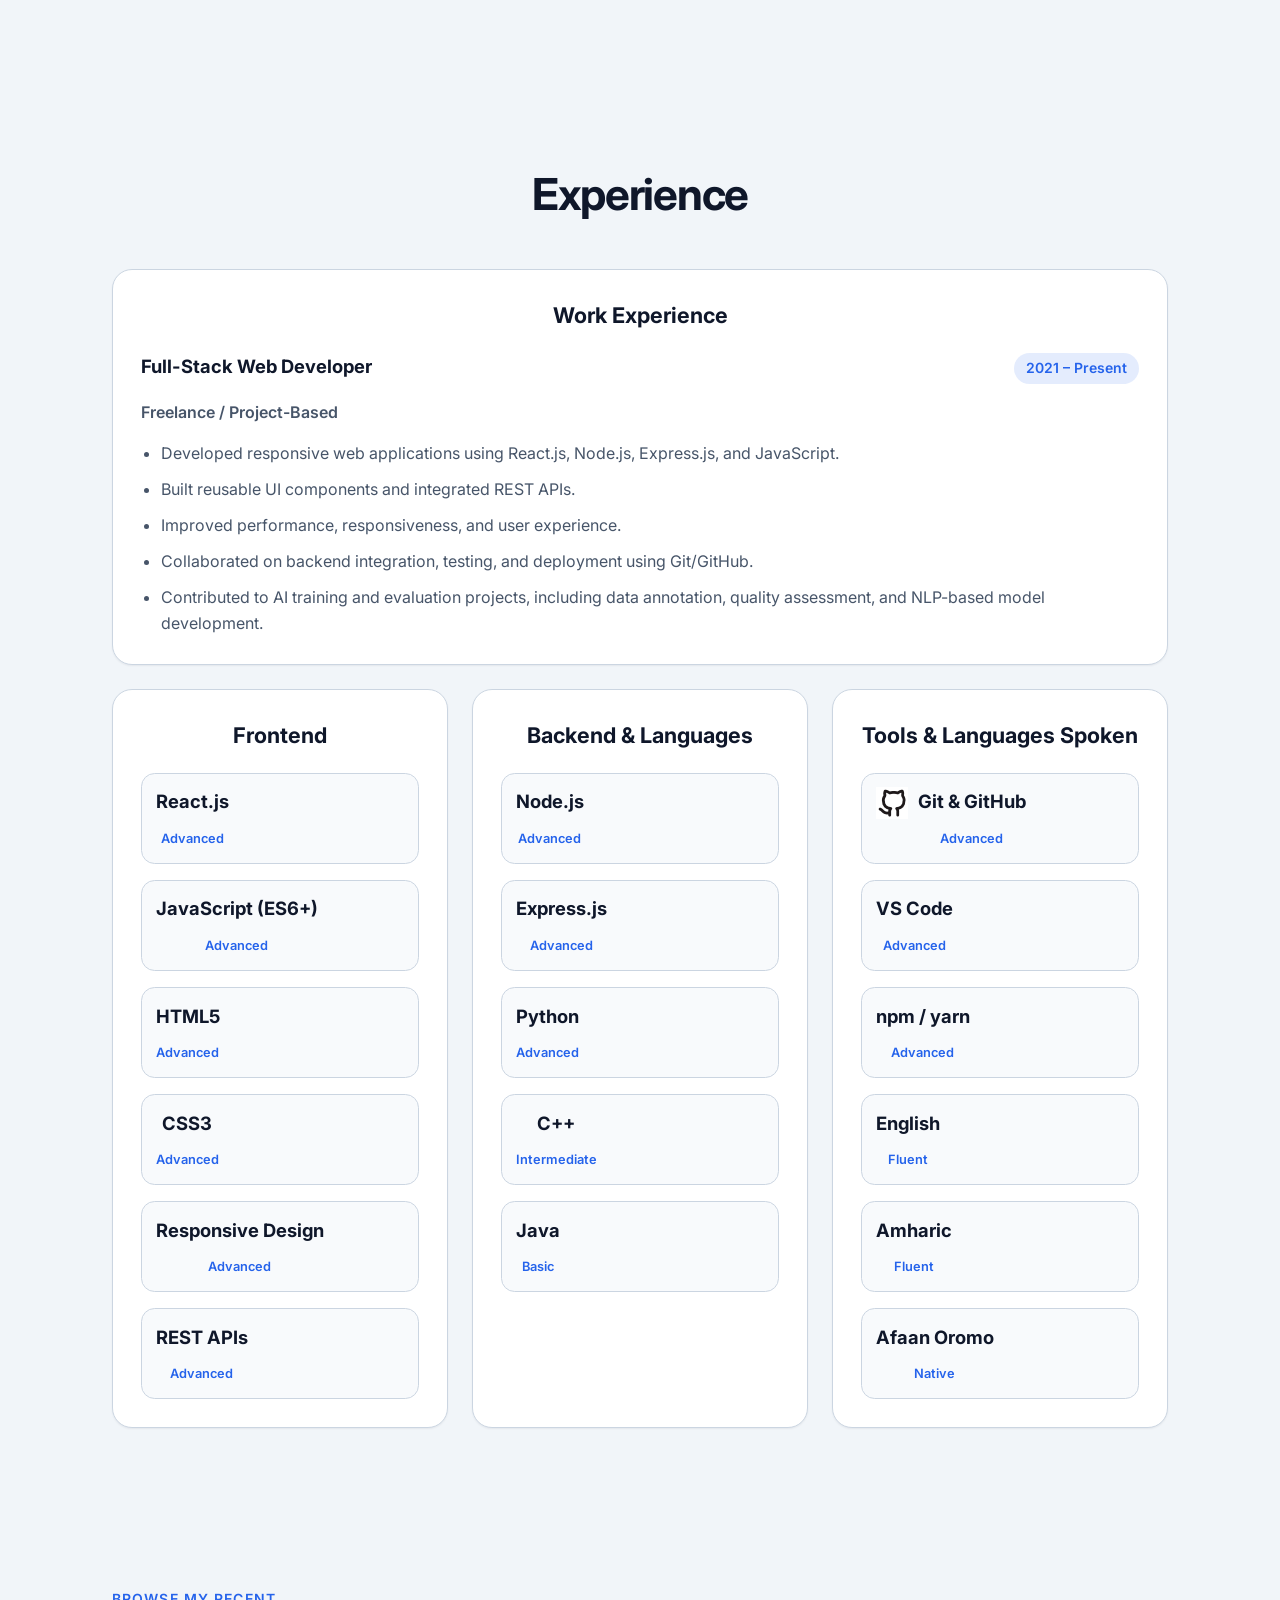
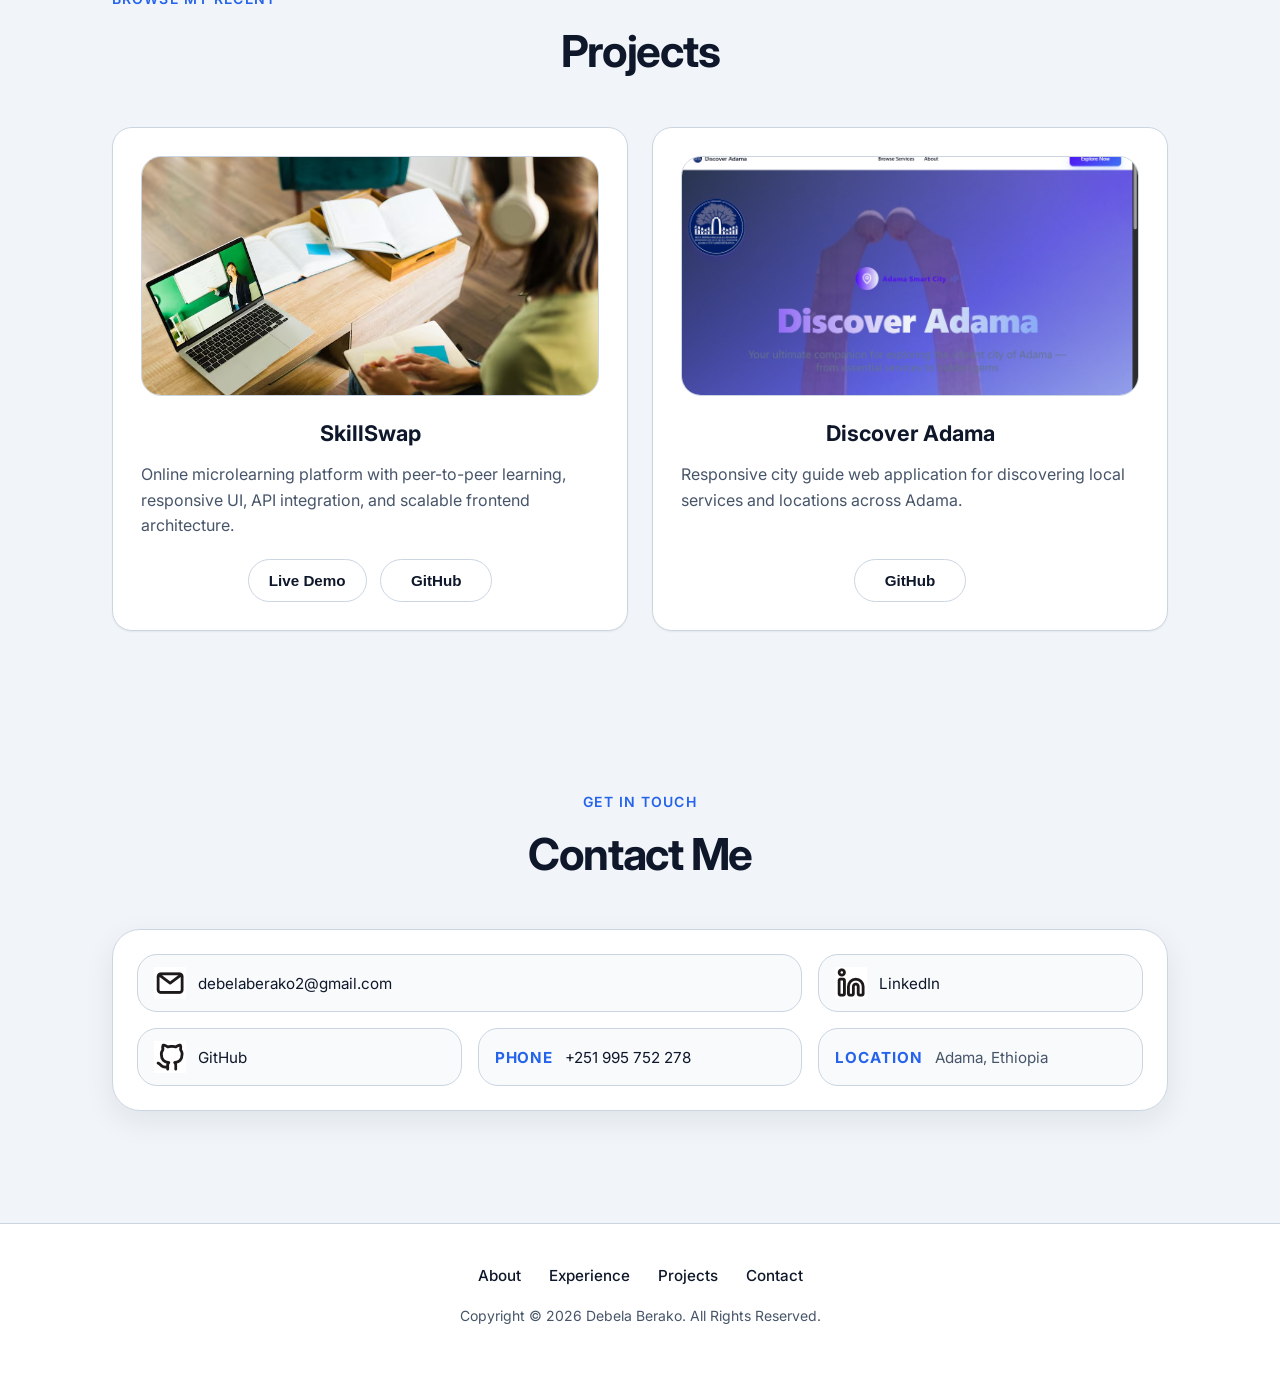
==== commit 37e7244c: "Fix GitHub Pages deployment: move site to root and safe asset paths" ====
--- a/index.html
+++ b/index.html
@@ -439,7 +439,7 @@
         <p class="section__text__p1">Get in Touch</p>
         <h1 class="title">Contact Me</h1>
         <div class="contact-info-upper-container">
-          <div class="contact-info-container">
+          <div class="contact-info-container contact-info-container--email">
             <img
               src="image/email.png"
               src-light="image/email.png"
--- a/style.css
+++ b/style.css
@@ -700,7 +700,7 @@
 
 .contact-info-upper-container {
   display: grid;
-  grid-template-columns: repeat(auto-fit, minmax(14rem, 1fr));
+  grid-template-columns: repeat(auto-fit, minmax(min(100%, 16rem), 1fr));
   gap: 1rem;
   width: 100%;
   border-radius: var(--radius-xl);
@@ -714,14 +714,26 @@
   display: flex;
   align-items: center;
   gap: 0.75rem;
-  padding: 0.75rem;
+  padding: 0.75rem 1rem;
   border-radius: var(--radius-lg);
   background: var(--primary-color-2);
   border: 1px solid var(--container-border);
+  min-width: 0;
+}
+
+.contact-info-container--email {
+  grid-column: span 2;
 }
 
 .contact-info-container p {
   font-size: 0.95rem;
+  min-width: 0;
+  line-height: 1.4;
+}
+
+.contact-info-container a {
+  overflow-wrap: anywhere;
+  word-break: break-word;
 }
 
 .contact-icon {
--- a/myqueries.css
+++ b/myqueries.css
@@ -81,6 +81,10 @@
     grid-template-columns: 1fr;
   }
 
+  .contact-info-container--email {
+    grid-column: span 1;
+  }
+
   .contact-info-container {
     flex-wrap: wrap;
   }
